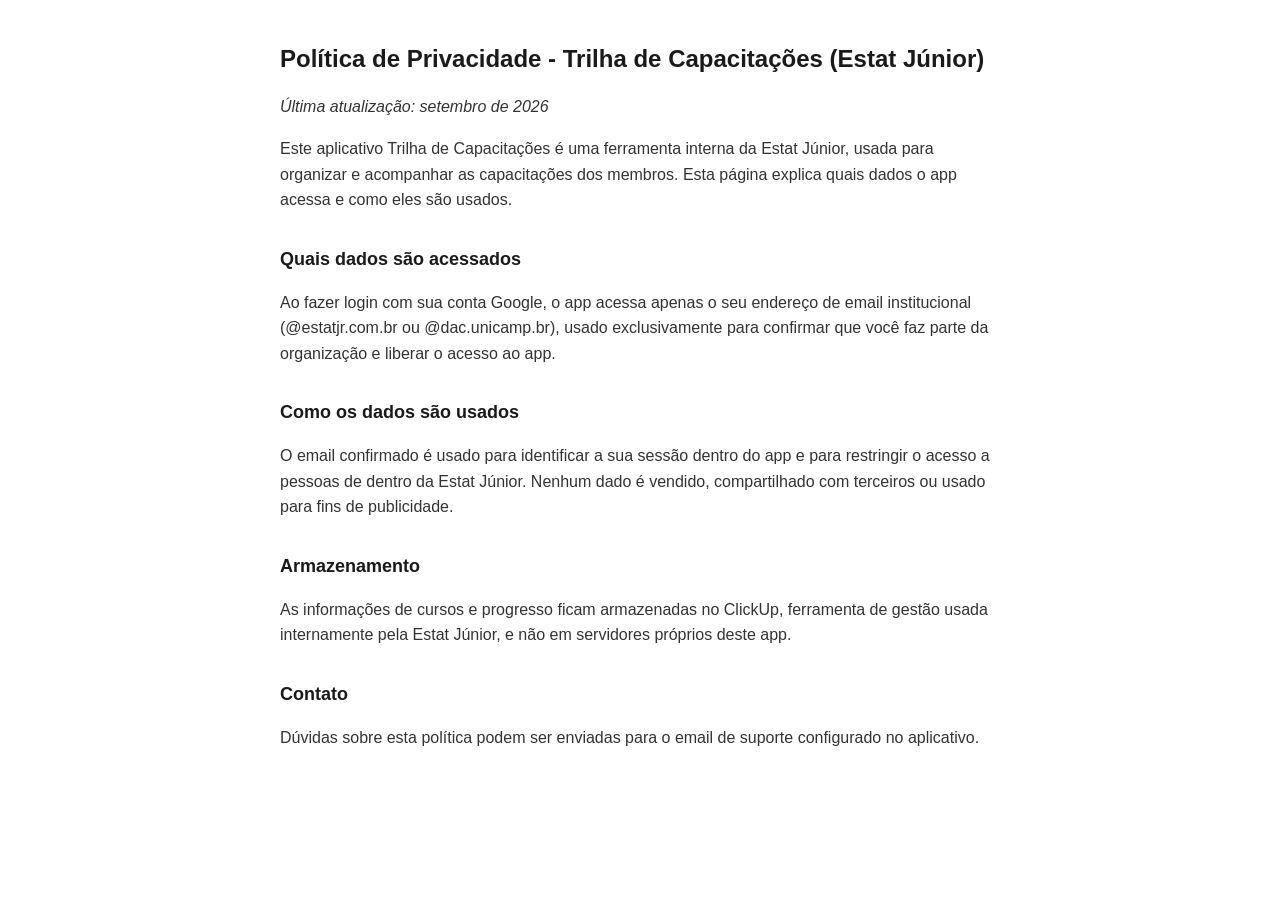
==== privacy.html @ 1f4aa1f2 "Create privacy.html Documento de privacidade para liberar acesso" ====
<!DOCTYPE html>
<html lang="pt-BR">
<head>
<meta charset="UTF-8">
<meta name="viewport" content="width=device-width, initial-scale=1.0">
<title>Política de Privacidade - Trilha de Capacitações</title>
<style>
  body { font-family: -apple-system, Inter, Arial, sans-serif; max-width: 720px; margin: 40px auto; padding: 0 20px; line-height: 1.6; color: #1a1a1a; }
  h1 { font-size: 24px; }
  h2 { font-size: 18px; margin-top: 32px; }
  p, li { color: #333; }
</style>
</head>
<body>

<h1>Política de Privacidade - Trilha de Capacitações (Estat Júnior)</h1>
<p><em>Última atualização: setembro de 2026</em></p>

<p>Este aplicativo Trilha de Capacitações é uma ferramenta interna da Estat Júnior, usada para organizar e acompanhar as capacitações dos membros. Esta página explica quais dados o app acessa e como eles são usados.</p>

<h2>Quais dados são acessados</h2>
<p>Ao fazer login com sua conta Google, o app acessa apenas o seu endereço de email institucional (@estatjr.com.br ou @dac.unicamp.br), usado exclusivamente para confirmar que você faz parte da organização e liberar o acesso ao app.</p>

<h2>Como os dados são usados</h2>
<p>O email confirmado é usado para identificar a sua sessão dentro do app e para restringir o acesso a pessoas de dentro da Estat Júnior. Nenhum dado é vendido, compartilhado com terceiros ou usado para fins de publicidade.</p>

<h2>Armazenamento</h2>
<p>As informações de cursos e progresso ficam armazenadas no ClickUp, ferramenta de gestão usada internamente pela Estat Júnior, e não em servidores próprios deste app.</p>

<h2>Contato</h2>
<p>Dúvidas sobre esta política podem ser enviadas para o email de suporte configurado no aplicativo.</p>

</body>
</html>
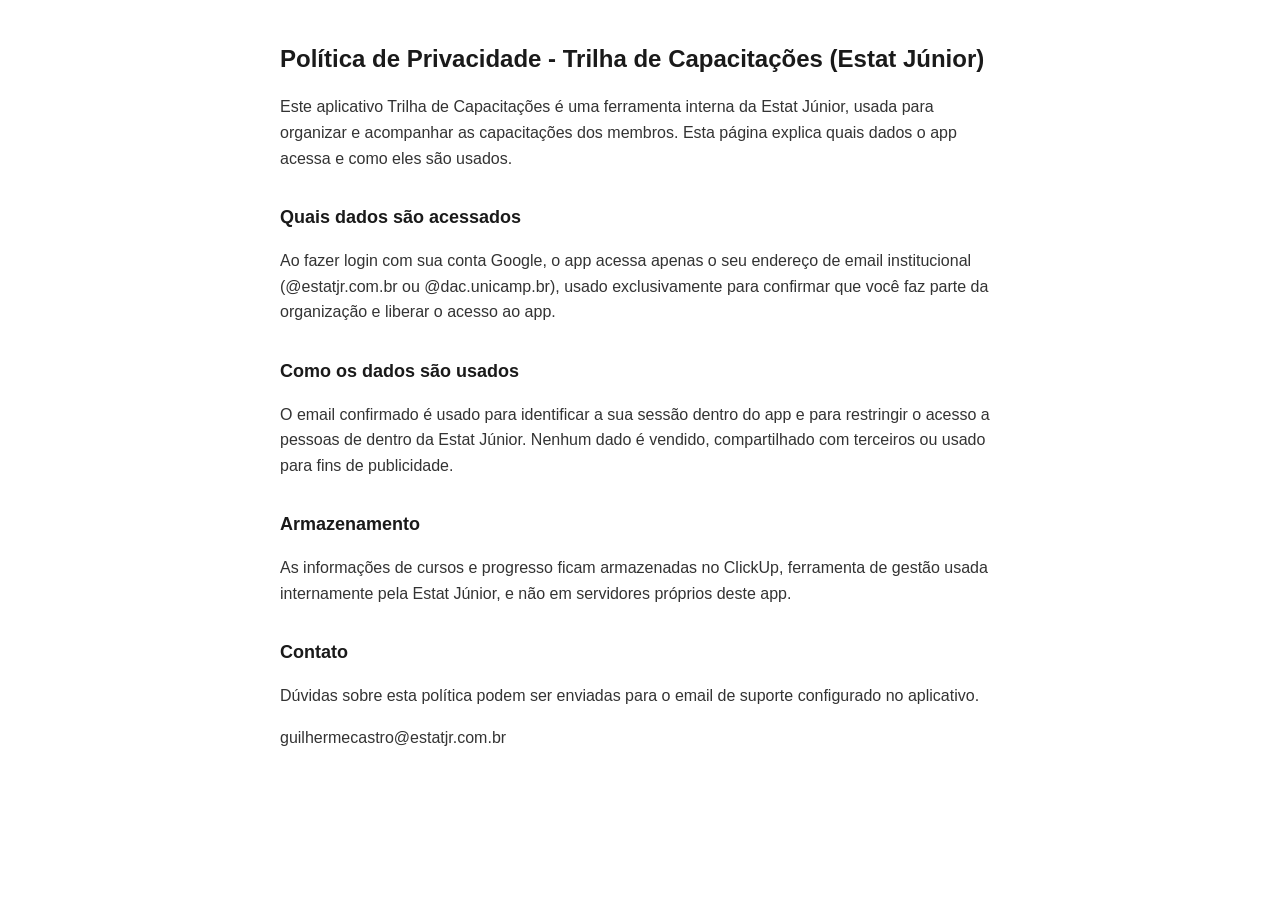
==== commit fca4fd3d: "Update privacy.html" ====
--- a/privacy.html
+++ b/privacy.html
@@ -14,7 +14,6 @@
 <body>
 
 <h1>Política de Privacidade - Trilha de Capacitações (Estat Júnior)</h1>
-<p><em>Última atualização: setembro de 2026</em></p>
 
 <p>Este aplicativo Trilha de Capacitações é uma ferramenta interna da Estat Júnior, usada para organizar e acompanhar as capacitações dos membros. Esta página explica quais dados o app acessa e como eles são usados.</p>
 
@@ -28,7 +27,9 @@
 <p>As informações de cursos e progresso ficam armazenadas no ClickUp, ferramenta de gestão usada internamente pela Estat Júnior, e não em servidores próprios deste app.</p>
 
 <h2>Contato</h2>
+  
 <p>Dúvidas sobre esta política podem ser enviadas para o email de suporte configurado no aplicativo.</p>
+  <p>guilhermecastro@estatjr.com.br</p>
 
 </body>
 </html>
